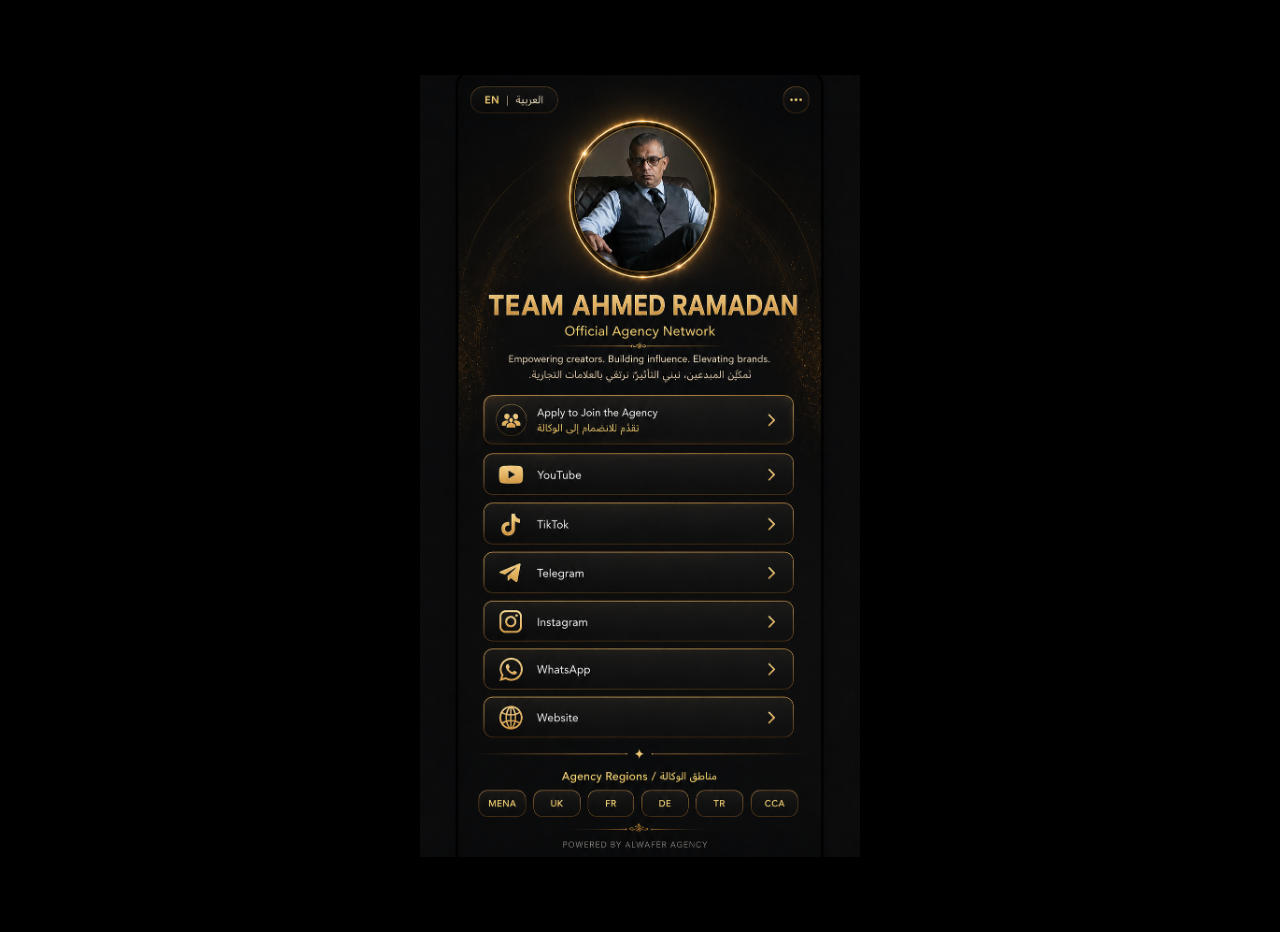
==== ahmed/index.html @ df77dcb2 "feat(public): brand-new direct profile routes /alwafer/ /ahmed/ /hala/ Never-existed-before static f" ====
<!DOCTYPE html>
<html lang="en">
<head>
  <meta charset="utf-8" />
  <meta name="viewport" content="width=device-width, initial-scale=1, viewport-fit=cover" />
  <meta name="theme-color" content="#000000" />
  <meta name="color-scheme" content="dark" />
  <title>Team Ahmed Ramadan</title>
  <meta name="description" content="Official Team Ahmed Ramadan links, channels, and joining access." />
  <meta property="og:title" content="Team Ahmed Ramadan" />
  <meta property="og:type" content="website" />
  <meta property="og:image" content="/assets/page-ahmed.png" />
  <link rel="icon" href="data:image/svg+xml,%3Csvg xmlns='http://www.w3.org/2000/svg' viewBox='0 0 64 64'%3E%3Crect width='64' height='64' rx='16' fill='%230a0a0c'/%3E%3Ctext x='50%25' y='54%25' font-size='34' font-family='Georgia,serif' fill='%23d4af37' text-anchor='middle' dominant-baseline='middle'%3EA%3C/text%3E%3C/svg%3E" />
  <style>
    html,body{margin:0;padding:0;background:#000;min-height:100%}
    body{font-family:ui-sans-serif,-apple-system,"Segoe UI",Roboto,"Helvetica Neue",Arial,"Noto Sans","Noto Sans Arabic",sans-serif;color:#f5f3ec;-webkit-font-smoothing:antialiased}
    #app{min-height:100vh;min-height:100dvh}
    .profile-art-shell{min-height:100vh;min-height:100dvh;display:flex;align-items:center;justify-content:center;background:#000;padding:16px 0}
    .artwork-frame{position:relative;width:100%;max-width:440px;margin:0 auto;background:#000;line-height:0}
    .profile-art{display:block;width:100%;height:auto;-webkit-user-drag:none;user-select:none}
    .hotspot{position:absolute;display:block;background:transparent;border:0;border-radius:12px;-webkit-tap-highlight-color:transparent;z-index:2}
    .hotspot.is-disabled{cursor:default}
    .hotspot:focus-visible{outline:2px solid #d4af37;outline-offset:2px}
    .artwork-frame.debug .hotspot{background:rgba(212,175,55,.22);outline:1px solid #d4af37}
    .artwork-frame.debug .hotspot.is-disabled{background:rgba(255,80,80,.22);outline:1px solid #ff5050}
    .visually-hidden{position:absolute!important;width:1px;height:1px;padding:0;margin:-1px;overflow:hidden;clip:rect(0,0,0,0);white-space:nowrap;border:0}
  </style>
</head>
<body>
  <div id="app"><noscript>Please enable JavaScript to view this page.</noscript></div>
  <!-- Self-contained direct route: inline artwork renderer, no external public JS. -->
  <script>
  (function(){
  "use strict";
  var KEY="ahmed";
  var ART="/assets/page-ahmed.png";
  var NAME="Team Ahmed Ramadan";
  var REGION={mena:"https://www.tiktok.com/t/ZMAN6Bu2W/",uk:"https://www.tiktok.com/t/ZSxoyPd4W/",fr:"https://www.tiktok.com/t/ZSxoAQrsm/",de:"https://www.tiktok.com/t/ZSQ1b63XY/",tr:"https://www.tiktok.com/t/ZSxoUt6A7/",cca:"https://www.tiktok.com/t/ZSxECjfqx/"};
  var BTN_LEFT=7.5,BTN_W=85,CHIP_W=11.2,CHIP_H=3.8;
  var CHIP_LEFT={mena:12.6,uk:25.2,fr:37.8,de:50.2,tr:62.8,cca:75.4};
  var PLATS=[["youtube","YouTube"],["tiktok","TikTok"],["telegram","Telegram"],["instagram","Instagram"],["whatsapp","WhatsApp"],["website","Website"]];
  var L={"apply":[39.8,6.7],"youtube":[47.6,5.4],"tiktok":[54,5.4],"telegram":[60.1,5.4],"instagram":[66.3,5.4],"whatsapp":[72.4,5.4],"website":[78.6,5.7],"chipTop":90.6};
  function overlay(){var o=[];o.push({k:"apply",kind:"apply",label:"Apply to Join the Agency",left:BTN_LEFT,width:BTN_W,top:L.apply[0],height:L.apply[1]});PLATS.forEach(function(q){var t=L[q[0]];o.push({k:q[0],kind:"platform",label:q[1],left:BTN_LEFT,width:BTN_W,top:t[0],height:t[1]});});["mena","uk","fr","de","tr","cca"].forEach(function(r){o.push({k:r,kind:"region",region:r,label:r.toUpperCase(),left:CHIP_LEFT[r],width:CHIP_W,top:L.chipTop,height:CHIP_H});});return o;}
  function isNav(u){if(typeof u!=="string")return false;u=u.trim();if(!u||u.charAt(0)==="#")return false;return /^(https?:|mailto:|tel:|\/)/i.test(u);}
  function safe(u){if(typeof u!=="string")return "#";u=u.trim();if(!u)return "#";var m=u.match(/^([a-zA-Z][a-zA-Z0-9+.\-]*):/);if(m&&["http","https","mailto","tel"].indexOf(m[1].toLowerCase())<0)return "#";return u;}
  function zoneState(z,s){var link=null;if(s){if(z.kind==="region")link=(s.sharedRegions||{})[z.k];else{var p=(s.profiles||{})[KEY];if(p&&p.links)link=p.links[z.k];}}if(link&&typeof link==="object"){var u=typeof link.url==="string"?link.url:"";var en=link.enabled===true;return{url:u,nav:en&&isNav(u)};}if(z.kind==="region"){var ru=REGION[z.k]||"";return{url:ru,nav:isNav(ru)};}return{url:"",nav:false};}
  function el(t,c){var n=document.createElement(t);if(c)n.className=c;return n;}
  function render(s){var app=document.getElementById("app");if(!app)return;while(app.firstChild)app.removeChild(app.firstChild);var shell=el("main","profile-art-shell");shell.setAttribute("data-profile",KEY);var frame=el("div","artwork-frame"+(/[?&]hotspots=1\b/.test(location.search)?" debug":""));var img=el("img","profile-art");img.src=ART;img.alt=NAME;img.setAttribute("decoding","async");frame.appendChild(img);overlay().forEach(function(z){var st=zoneState(z,s);var a=el("a","hotspot hotspot--"+z.kind+" "+(z.kind==="region"?"region-"+z.region:z.k)+(st.nav?"":" is-disabled"));a.setAttribute("aria-label",z.label);a.setAttribute("data-hotspot",z.k);a.style.cssText="top:"+z.top+"%;left:"+z.left+"%;width:"+z.width+"%;height:"+z.height+"%;";if(st.nav){a.href=safe(st.url);if(/^https?:\/\//i.test(st.url)){a.target="_blank";a.rel="noopener noreferrer";}}else{a.href="#";a.setAttribute("aria-disabled","true");a.addEventListener("click",function(e){e.preventDefault();});}var sp=el("span","visually-hidden");sp.textContent=z.label;a.appendChild(sp);frame.appendChild(a);});shell.appendChild(frame);var vh=el("div","visually-hidden");var h=el("h1");h.textContent=NAME;vh.appendChild(h);shell.appendChild(vh);app.appendChild(shell);document.title=NAME;}
  render(null);
  if(typeof fetch!=="undefined"){fetch("/data/link-settings.json",{cache:"no-store"}).then(function(r){return r.ok?r.json():null;}).then(function(s){if(s)render(s);}).catch(function(){});}
})();
  </script>
</body>
</html>
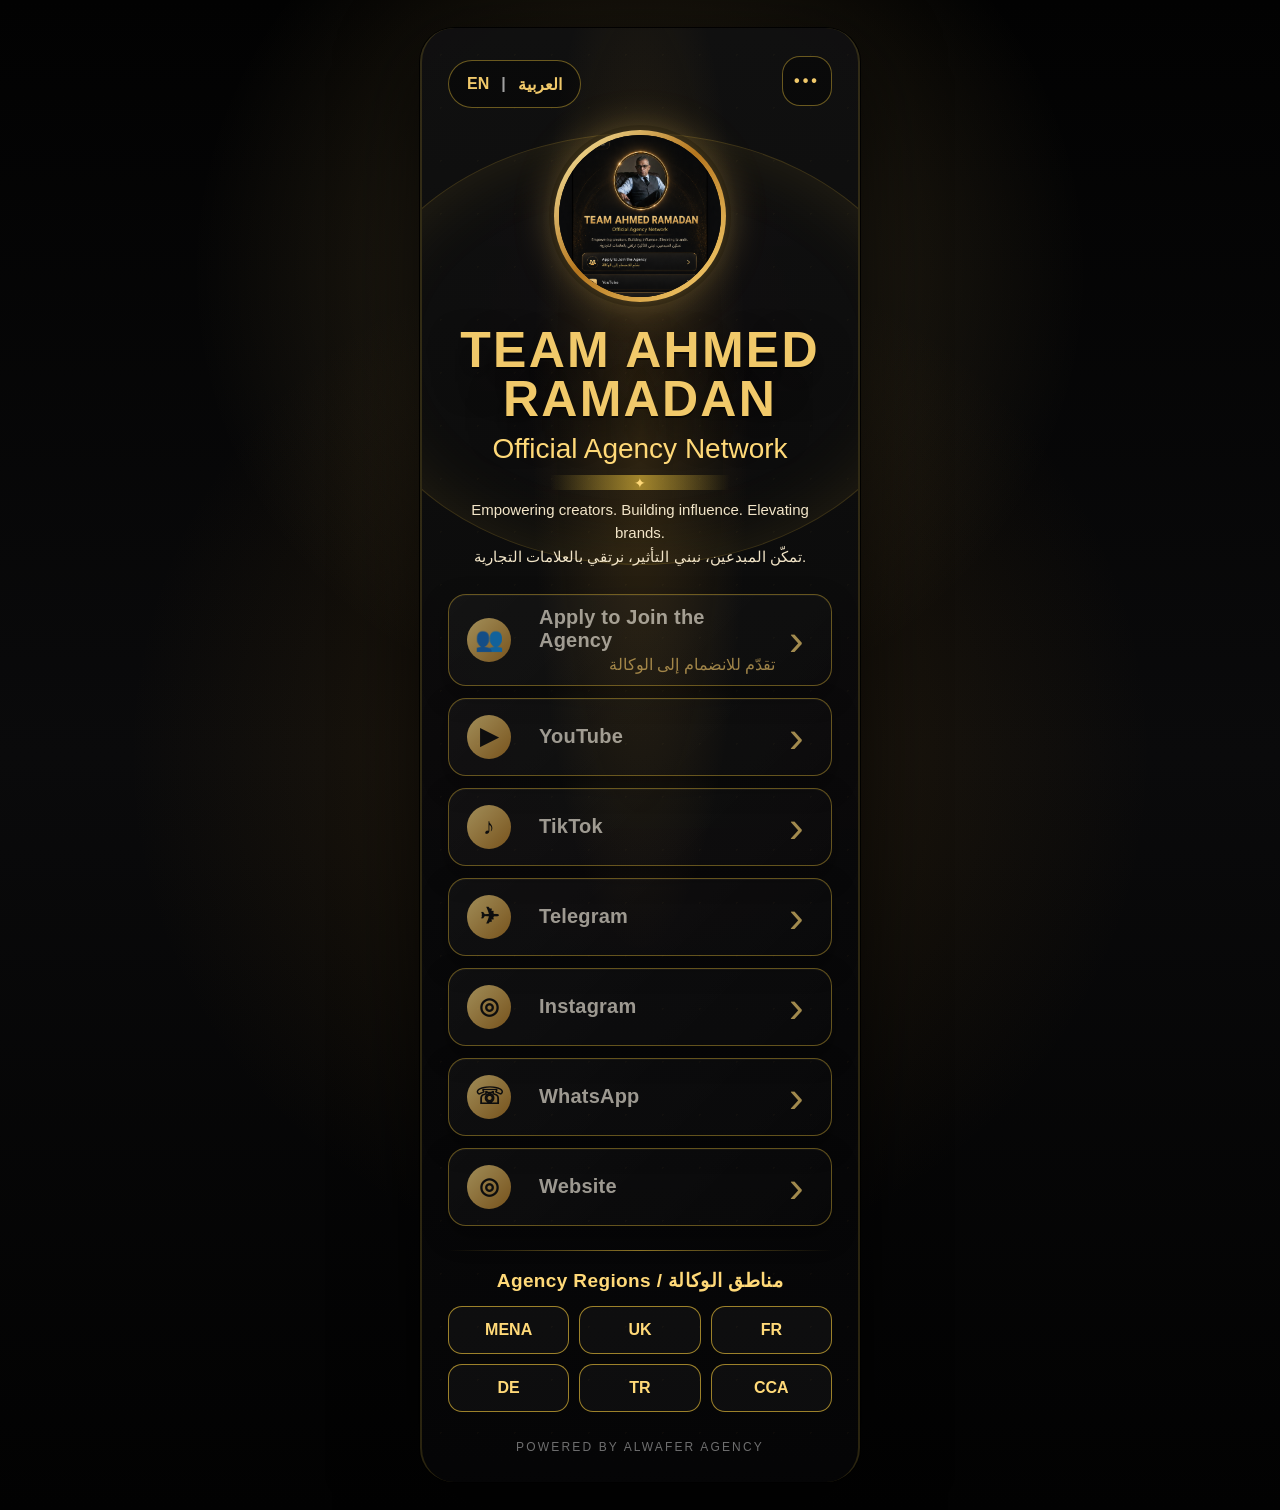
==== commit cbb5dd72: "Build functional public dashboards and admin editor" ====
--- a/ahmed/index.html
+++ b/ahmed/index.html
@@ -1,54 +1,19 @@
 <!DOCTYPE html>
-<html lang="en">
+<html lang="en" dir="ltr">
 <head>
   <meta charset="utf-8" />
   <meta name="viewport" content="width=device-width, initial-scale=1, viewport-fit=cover" />
-  <meta name="theme-color" content="#000000" />
+  <meta name="theme-color" content="#050506" />
   <meta name="color-scheme" content="dark" />
   <title>Team Ahmed Ramadan</title>
   <meta name="description" content="Official Team Ahmed Ramadan links, channels, and joining access." />
   <meta property="og:title" content="Team Ahmed Ramadan" />
   <meta property="og:type" content="website" />
   <meta property="og:image" content="/assets/page-ahmed.png" />
-  <link rel="icon" href="data:image/svg+xml,%3Csvg xmlns='http://www.w3.org/2000/svg' viewBox='0 0 64 64'%3E%3Crect width='64' height='64' rx='16' fill='%230a0a0c'/%3E%3Ctext x='50%25' y='54%25' font-size='34' font-family='Georgia,serif' fill='%23d4af37' text-anchor='middle' dominant-baseline='middle'%3EA%3C/text%3E%3C/svg%3E" />
-  <style>
-    html,body{margin:0;padding:0;background:#000;min-height:100%}
-    body{font-family:ui-sans-serif,-apple-system,"Segoe UI",Roboto,"Helvetica Neue",Arial,"Noto Sans","Noto Sans Arabic",sans-serif;color:#f5f3ec;-webkit-font-smoothing:antialiased}
-    #app{min-height:100vh;min-height:100dvh}
-    .profile-art-shell{min-height:100vh;min-height:100dvh;display:flex;align-items:center;justify-content:center;background:#000;padding:16px 0}
-    .artwork-frame{position:relative;width:100%;max-width:440px;margin:0 auto;background:#000;line-height:0}
-    .profile-art{display:block;width:100%;height:auto;-webkit-user-drag:none;user-select:none}
-    .hotspot{position:absolute;display:block;background:transparent;border:0;border-radius:12px;-webkit-tap-highlight-color:transparent;z-index:2}
-    .hotspot.is-disabled{cursor:default}
-    .hotspot:focus-visible{outline:2px solid #d4af37;outline-offset:2px}
-    .artwork-frame.debug .hotspot{background:rgba(212,175,55,.22);outline:1px solid #d4af37}
-    .artwork-frame.debug .hotspot.is-disabled{background:rgba(255,80,80,.22);outline:1px solid #ff5050}
-    .visually-hidden{position:absolute!important;width:1px;height:1px;padding:0;margin:-1px;overflow:hidden;clip:rect(0,0,0,0);white-space:nowrap;border:0}
-  </style>
+  <link rel="stylesheet" href="/styles.css" />
 </head>
 <body>
-  <div id="app"><noscript>Please enable JavaScript to view this page.</noscript></div>
-  <!-- Self-contained direct route: inline artwork renderer, no external public JS. -->
-  <script>
-  (function(){
-  "use strict";
-  var KEY="ahmed";
-  var ART="/assets/page-ahmed.png";
-  var NAME="Team Ahmed Ramadan";
-  var REGION={mena:"https://www.tiktok.com/t/ZMAN6Bu2W/",uk:"https://www.tiktok.com/t/ZSxoyPd4W/",fr:"https://www.tiktok.com/t/ZSxoAQrsm/",de:"https://www.tiktok.com/t/ZSQ1b63XY/",tr:"https://www.tiktok.com/t/ZSxoUt6A7/",cca:"https://www.tiktok.com/t/ZSxECjfqx/"};
-  var BTN_LEFT=7.5,BTN_W=85,CHIP_W=11.2,CHIP_H=3.8;
-  var CHIP_LEFT={mena:12.6,uk:25.2,fr:37.8,de:50.2,tr:62.8,cca:75.4};
-  var PLATS=[["youtube","YouTube"],["tiktok","TikTok"],["telegram","Telegram"],["instagram","Instagram"],["whatsapp","WhatsApp"],["website","Website"]];
-  var L={"apply":[39.8,6.7],"youtube":[47.6,5.4],"tiktok":[54,5.4],"telegram":[60.1,5.4],"instagram":[66.3,5.4],"whatsapp":[72.4,5.4],"website":[78.6,5.7],"chipTop":90.6};
-  function overlay(){var o=[];o.push({k:"apply",kind:"apply",label:"Apply to Join the Agency",left:BTN_LEFT,width:BTN_W,top:L.apply[0],height:L.apply[1]});PLATS.forEach(function(q){var t=L[q[0]];o.push({k:q[0],kind:"platform",label:q[1],left:BTN_LEFT,width:BTN_W,top:t[0],height:t[1]});});["mena","uk","fr","de","tr","cca"].forEach(function(r){o.push({k:r,kind:"region",region:r,label:r.toUpperCase(),left:CHIP_LEFT[r],width:CHIP_W,top:L.chipTop,height:CHIP_H});});return o;}
-  function isNav(u){if(typeof u!=="string")return false;u=u.trim();if(!u||u.charAt(0)==="#")return false;return /^(https?:|mailto:|tel:|\/)/i.test(u);}
-  function safe(u){if(typeof u!=="string")return "#";u=u.trim();if(!u)return "#";var m=u.match(/^([a-zA-Z][a-zA-Z0-9+.\-]*):/);if(m&&["http","https","mailto","tel"].indexOf(m[1].toLowerCase())<0)return "#";return u;}
-  function zoneState(z,s){var link=null;if(s){if(z.kind==="region")link=(s.sharedRegions||{})[z.k];else{var p=(s.profiles||{})[KEY];if(p&&p.links)link=p.links[z.k];}}if(link&&typeof link==="object"){var u=typeof link.url==="string"?link.url:"";var en=link.enabled===true;return{url:u,nav:en&&isNav(u)};}if(z.kind==="region"){var ru=REGION[z.k]||"";return{url:ru,nav:isNav(ru)};}return{url:"",nav:false};}
-  function el(t,c){var n=document.createElement(t);if(c)n.className=c;return n;}
-  function render(s){var app=document.getElementById("app");if(!app)return;while(app.firstChild)app.removeChild(app.firstChild);var shell=el("main","profile-art-shell");shell.setAttribute("data-profile",KEY);var frame=el("div","artwork-frame"+(/[?&]hotspots=1\b/.test(location.search)?" debug":""));var img=el("img","profile-art");img.src=ART;img.alt=NAME;img.setAttribute("decoding","async");frame.appendChild(img);overlay().forEach(function(z){var st=zoneState(z,s);var a=el("a","hotspot hotspot--"+z.kind+" "+(z.kind==="region"?"region-"+z.region:z.k)+(st.nav?"":" is-disabled"));a.setAttribute("aria-label",z.label);a.setAttribute("data-hotspot",z.k);a.style.cssText="top:"+z.top+"%;left:"+z.left+"%;width:"+z.width+"%;height:"+z.height+"%;";if(st.nav){a.href=safe(st.url);if(/^https?:\/\//i.test(st.url)){a.target="_blank";a.rel="noopener noreferrer";}}else{a.href="#";a.setAttribute("aria-disabled","true");a.addEventListener("click",function(e){e.preventDefault();});}var sp=el("span","visually-hidden");sp.textContent=z.label;a.appendChild(sp);frame.appendChild(a);});shell.appendChild(frame);var vh=el("div","visually-hidden");var h=el("h1");h.textContent=NAME;vh.appendChild(h);shell.appendChild(vh);app.appendChild(shell);document.title=NAME;}
-  render(null);
-  if(typeof fetch!=="undefined"){fetch("/data/link-settings.json",{cache:"no-store"}).then(function(r){return r.ok?r.json():null;}).then(function(s){if(s)render(s);}).catch(function(){});}
-})();
-  </script>
+  <div id="app"><noscript>Team Ahmed Ramadan — official links.</noscript></div>
+  <script src="/app.js" defer></script>
 </body>
 </html>
--- a/styles.css
+++ b/styles.css
@@ -0,0 +1,324 @@
+* { box-sizing: border-box; }
+html, body { margin: 0; padding: 0; min-height: 100%; background: #030303; }
+html { color-scheme: dark; }
+body {
+  min-height: 100vh;
+  min-height: 100dvh;
+  font-family: ui-sans-serif, -apple-system, "Segoe UI", Roboto, "Helvetica Neue", Arial, "Noto Sans", "Noto Sans Arabic", sans-serif;
+  color: #f7f0df;
+  -webkit-font-smoothing: antialiased;
+}
+a { color: inherit; }
+button, input, textarea { font: inherit; }
+#app { min-height: 100vh; min-height: 100dvh; }
+
+.public-dashboard {
+  min-height: 100vh;
+  min-height: 100dvh;
+  display: flex;
+  justify-content: center;
+  padding: 0;
+  background:
+    radial-gradient(circle at 50% 18%, rgba(255, 207, 110, 0.18), transparent 28rem),
+    radial-gradient(circle at 50% 50%, rgba(166, 112, 24, 0.18), transparent 32rem),
+    linear-gradient(180deg, #020202 0%, #0a0a0b 50%, #020202 100%);
+}
+.dashboard-card {
+  position: relative;
+  width: min(100%, 440px);
+  min-height: 100vh;
+  padding: 32px 26px 28px;
+  overflow: hidden;
+  background:
+    radial-gradient(ellipse at 50% 28%, rgba(205, 146, 43, 0.18), transparent 35%),
+    linear-gradient(180deg, rgba(16, 16, 17, 0.94), rgba(5, 5, 6, 0.98));
+  border-left: 2px solid rgba(212, 175, 55, 0.18);
+  border-right: 2px solid rgba(212, 175, 55, 0.18);
+  box-shadow: 0 0 0 1px rgba(0,0,0,.9), 0 24px 80px rgba(0,0,0,.7);
+}
+.dashboard-card::before {
+  content: "";
+  position: absolute;
+  inset: 105px -70px auto;
+  height: 430px;
+  border-radius: 50%;
+  border: 1px solid rgba(212, 175, 55, 0.22);
+  box-shadow: inset 0 0 70px rgba(212, 175, 55, 0.12);
+  pointer-events: none;
+}
+.dashboard-card::after {
+  content: "";
+  position: absolute;
+  inset: 0;
+  background-image:
+    radial-gradient(circle, rgba(244, 197, 93, 0.35) 0 1px, transparent 1px);
+  background-size: 37px 53px;
+  opacity: .08;
+  pointer-events: none;
+}
+.dashboard-card > * { position: relative; z-index: 1; }
+
+.language-pill {
+  display: inline-flex;
+  align-items: center;
+  gap: 12px;
+  min-height: 48px;
+  padding: 0 18px;
+  border: 1px solid rgba(212, 175, 55, 0.48);
+  border-radius: 999px;
+  color: #f1c96a;
+  background: rgba(0,0,0,.34);
+  font-weight: 700;
+}
+.language-pill .divider { color: rgba(255,255,255,.62); }
+.profile-switcher {
+  position: absolute;
+  top: 28px;
+  right: 26px;
+  z-index: 3;
+}
+.switcher-button {
+  width: 50px;
+  height: 50px;
+  border-radius: 18px;
+  border: 1px solid rgba(212, 175, 55, 0.48);
+  background: rgba(0,0,0,.34);
+  color: #f1c96a;
+  cursor: pointer;
+  font-weight: 900;
+  letter-spacing: 3px;
+}
+.switcher-button:focus-visible,
+.switcher-item:focus-visible,
+.dash-button:focus-visible,
+.region-chip:focus-visible {
+  outline: 2px solid #f4cc75;
+  outline-offset: 3px;
+}
+.switcher-menu {
+  position: absolute;
+  top: 58px;
+  right: 0;
+  width: 225px;
+  padding: 8px;
+  border-radius: 16px;
+  border: 1px solid rgba(212, 175, 55, 0.45);
+  background: rgba(10, 10, 12, 0.98);
+  box-shadow: 0 20px 60px rgba(0,0,0,.65);
+}
+.switcher-item {
+  display: block;
+  padding: 12px 13px;
+  border-radius: 12px;
+  color: #f8eed8;
+  text-decoration: none;
+  font-weight: 700;
+  letter-spacing: .02em;
+}
+.switcher-item:hover,
+.switcher-item.is-active { background: rgba(212, 175, 55, 0.14); color: #ffd979; }
+
+.profile-avatar {
+  width: 172px;
+  height: 172px;
+  margin: 22px auto 24px;
+  padding: 5px;
+  border-radius: 999px;
+  background: linear-gradient(135deg, #fff1ac, #b5761e 48%, #ffd978);
+  box-shadow: 0 0 38px rgba(255, 204, 91, .36), 0 0 0 5px rgba(0,0,0,.42);
+}
+.profile-image {
+  display: block;
+  width: 100%;
+  height: 100%;
+  object-fit: cover;
+  object-position: center top;
+  border-radius: inherit;
+  background: #080808;
+}
+.profile-title {
+  margin: 0;
+  text-align: center;
+  font-size: clamp(36px, 9vw, 50px);
+  line-height: .98;
+  letter-spacing: .045em;
+  font-weight: 900;
+  color: #f1c96a;
+  text-shadow: 0 2px 0 rgba(0,0,0,.5), 0 16px 34px rgba(0,0,0,.65);
+}
+.profile-subtitle {
+  margin: 9px 0 0;
+  text-align: center;
+  font-size: clamp(20px, 5.2vw, 28px);
+  color: #ffd978;
+}
+.gold-divider {
+  width: 180px;
+  height: 15px;
+  margin: 10px auto 8px;
+  background: linear-gradient(90deg, transparent, rgba(212,175,55,.7), transparent);
+  position: relative;
+}
+.gold-divider::after {
+  content: "✦";
+  position: absolute;
+  left: 50%;
+  top: 50%;
+  transform: translate(-50%, -50%);
+  color: #ffd978;
+  font-size: 14px;
+}
+.profile-tagline {
+  margin: 0 auto 26px;
+  max-width: 360px;
+  text-align: center;
+  white-space: pre-line;
+  color: #f2e5c8;
+  font-size: 15px;
+  line-height: 1.55;
+}
+
+.dashboard-links {
+  display: flex;
+  flex-direction: column;
+  gap: 12px;
+}
+.dash-button {
+  min-height: 78px;
+  display: grid;
+  grid-template-columns: 58px 1fr 24px;
+  align-items: center;
+  gap: 14px;
+  padding: 11px 18px;
+  border: 1px solid rgba(212, 175, 55, .72);
+  border-radius: 18px;
+  background: linear-gradient(135deg, rgba(255,255,255,.055), rgba(255,255,255,.015));
+  color: #f8f2e4;
+  text-decoration: none;
+  box-shadow: inset 0 1px 0 rgba(255,255,255,.06), 0 10px 26px rgba(0,0,0,.36);
+  transition: transform .18s ease, border-color .18s ease, background .18s ease;
+}
+.dash-button:not(.is-disabled):hover {
+  transform: translateY(-1px);
+  border-color: #ffd978;
+  background: linear-gradient(135deg, rgba(212, 175, 55, .15), rgba(255,255,255,.025));
+}
+.dash-button.is-disabled { opacity: .62; cursor: default; }
+.dash-icon {
+  width: 44px;
+  height: 44px;
+  display: grid;
+  place-items: center;
+  border-radius: 50%;
+  color: #111;
+  background: linear-gradient(135deg, #ffdf89, #bb8129);
+  font-size: 23px;
+  font-weight: 900;
+}
+.dash-labels {
+  display: flex;
+  flex-direction: column;
+  min-width: 0;
+}
+.dash-label-main {
+  font-size: 20px;
+  font-weight: 700;
+  letter-spacing: .01em;
+}
+.dash-label-sub {
+  margin-top: 3px;
+  color: #f4c96c;
+  font-size: 16px;
+}
+.dash-chevron {
+  color: #ffd978;
+  font-size: 44px;
+  line-height: 1;
+}
+
+.section-divider {
+  height: 1px;
+  margin: 24px 0 18px;
+  background: linear-gradient(90deg, transparent, rgba(212,175,55,.65), transparent);
+}
+.regions-title {
+  margin: 0 0 14px;
+  text-align: center;
+  color: #ffd978;
+  font-size: 19px;
+  letter-spacing: .02em;
+}
+.regions-grid {
+  display: grid;
+  grid-template-columns: repeat(3, 1fr);
+  gap: 10px;
+}
+.region-chip {
+  min-height: 48px;
+  display: grid;
+  place-items: center;
+  padding: 0 10px;
+  border: 1px solid rgba(212, 175, 55, .72);
+  border-radius: 14px;
+  background: rgba(255,255,255,.035);
+  color: #ffd978;
+  text-decoration: none;
+  font-weight: 800;
+}
+.region-chip:not(.is-disabled):hover { background: rgba(212,175,55,.14); }
+.powered {
+  margin: 28px 0 0;
+  text-align: center;
+  color: rgba(255,255,255,.42);
+  letter-spacing: .18em;
+  font-size: 12px;
+}
+
+.selector-shell {
+  max-width: 460px;
+  margin: 0 auto;
+  min-height: 100vh;
+  min-height: 100dvh;
+  display: flex;
+  flex-direction: column;
+  justify-content: center;
+  padding: 32px 22px;
+  text-align: center;
+  background: radial-gradient(circle at 50% 35%, rgba(212,175,55,.18), transparent 280px), #050505;
+}
+.selector-title {
+  font-size: clamp(32px, 10vw, 44px);
+  font-weight: 900;
+  letter-spacing: .08em;
+  margin: 0;
+  color: #f1c96a;
+}
+.selector-subtitle { margin: 9px 0 0; color: #c9bd9c; }
+.selector-grid { margin-top: 26px; display: flex; flex-direction: column; gap: 12px; }
+.selector-item {
+  display: flex;
+  align-items: center;
+  justify-content: space-between;
+  min-height: 58px;
+  padding: 0 18px;
+  border-radius: 16px;
+  text-decoration: none;
+  color: #f8f2e4;
+  background: rgba(255,255,255,.05);
+  border: 1px solid rgba(212,175,55,.48);
+}
+.selector-arrow { color: #ffd978; font-size: 22px; }
+
+@media (min-width: 760px) {
+  .public-dashboard { padding: 28px 0; }
+  .dashboard-card { min-height: auto; border-radius: 34px; }
+}
+@media (max-width: 380px) {
+  .dashboard-card { padding-left: 18px; padding-right: 18px; }
+  .dash-button { grid-template-columns: 50px 1fr 20px; min-height: 70px; }
+  .dash-label-main { font-size: 18px; }
+  .regions-grid { gap: 8px; }
+}
+@media (prefers-reduced-motion: reduce) {
+  * { animation: none !important; transition: none !important; }
+}
